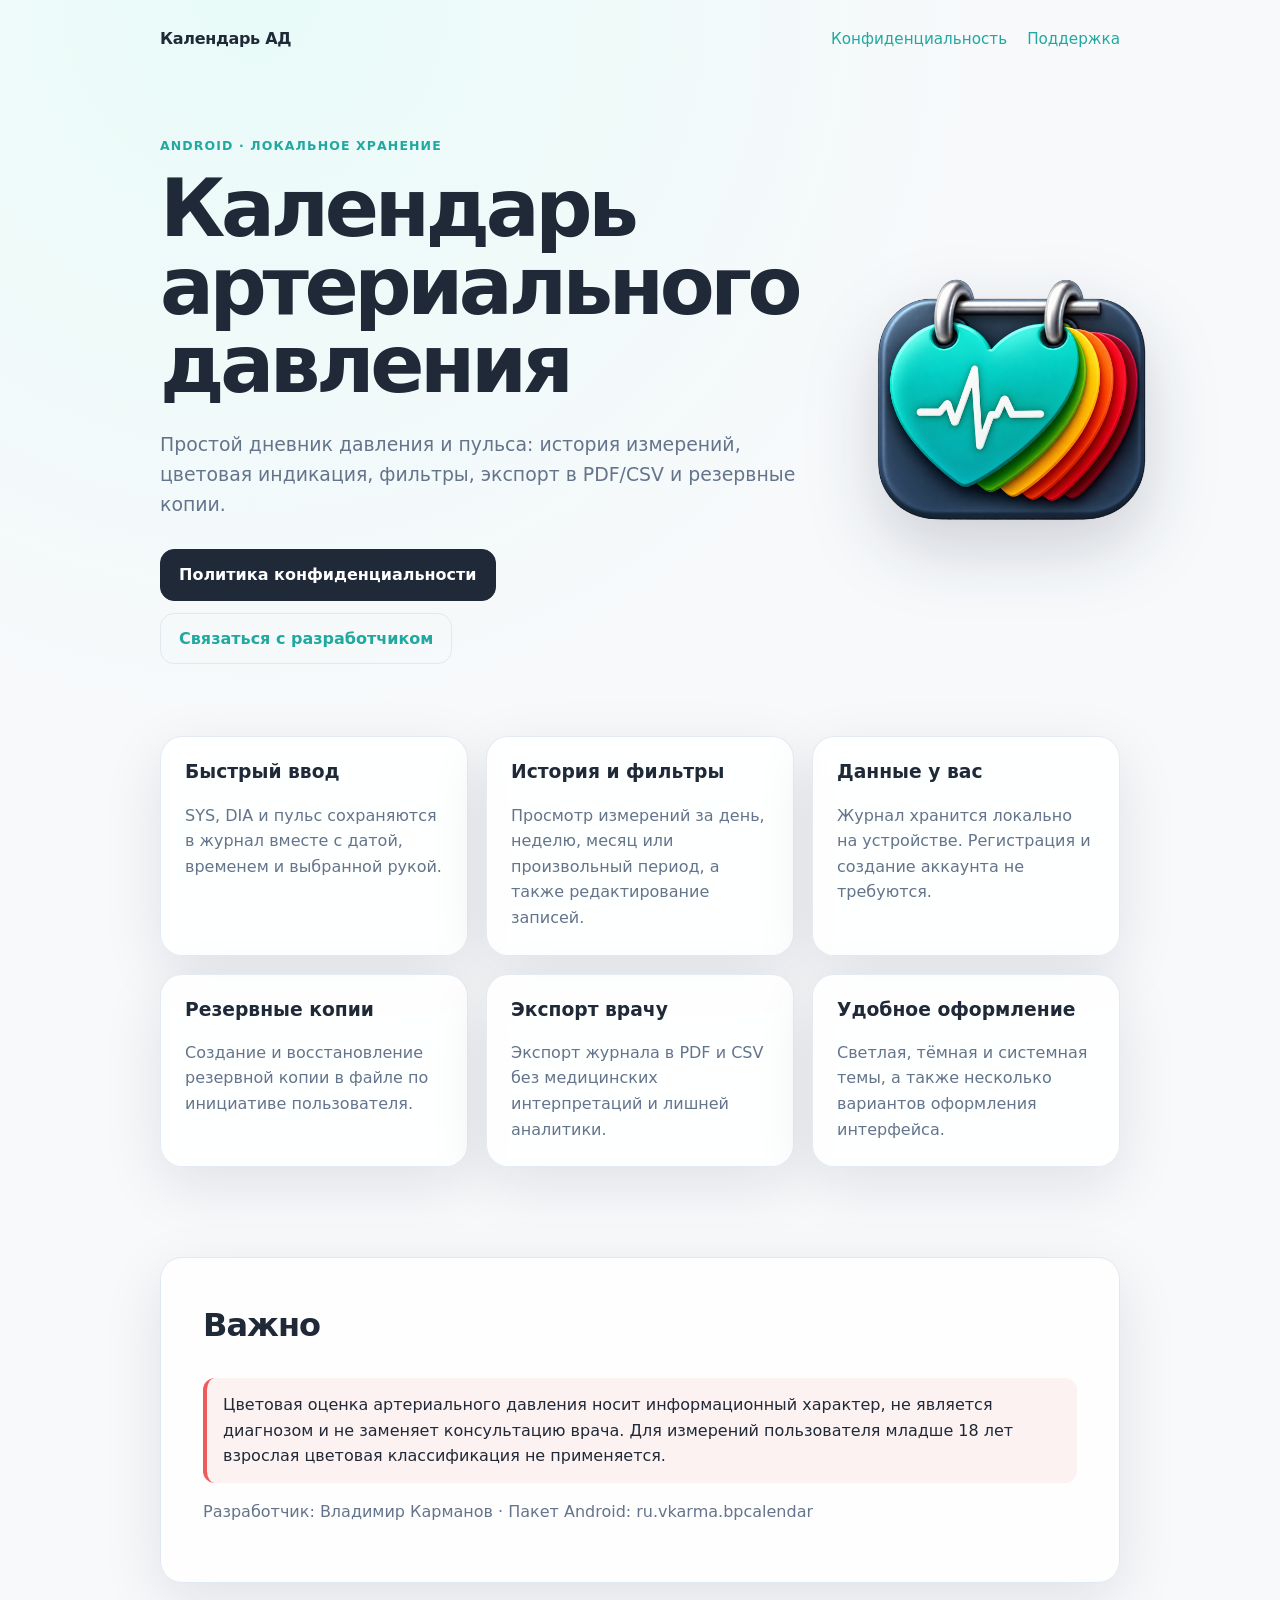
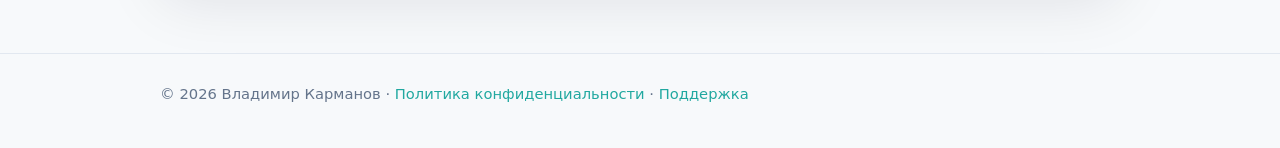
==== index.html @ 15466d16 "Add files via upload" ====
<!doctype html>
<html lang="ru">
<head>
  <meta charset="utf-8">
  <meta name="viewport" content="width=device-width,initial-scale=1">
  <meta name="description" content="Календарь АД — простой журнал артериального давления и пульса для Android.">
  <title>Календарь АД — журнал артериального давления</title>
  <link rel="icon" href="assets/app-icon.png">
  <link rel="stylesheet" href="styles.css">
</head>
<body>
<header class="wrap">
  <nav>
    <a class="brand" href="/">Календарь АД</a>
    <div class="navlinks">
      <a href="privacy.html">Конфиденциальность</a>
      <a href="support.html">Поддержка</a>
    </div>
  </nav>
</header>
<main>
  <section class="wrap hero">
    <div>
      <div class="eyebrow">Android · локальное хранение</div>
      <h1>Календарь артериального давления</h1>
      <p class="lead">Простой дневник давления и пульса: история измерений, цветовая индикация, фильтры, экспорт в PDF/CSV и резервные копии.</p>
      <div class="actions">
        <a class="button primary" href="privacy.html">Политика конфиденциальности</a>
        <a class="button" href="support.html">Связаться с разработчиком</a>
      </div>
    </div>
    <div class="icon-card"><img src="assets/app-icon.png" alt="Иконка приложения Календарь АД"></div>
  </section>

  <section class="wrap grid">
    <article class="card"><h3>Быстрый ввод</h3><p>SYS, DIA и пульс сохраняются в журнал вместе с датой, временем и выбранной рукой.</p></article>
    <article class="card"><h3>История и фильтры</h3><p>Просмотр измерений за день, неделю, месяц или произвольный период, а также редактирование записей.</p></article>
    <article class="card"><h3>Данные у вас</h3><p>Журнал хранится локально на устройстве. Регистрация и создание аккаунта не требуются.</p></article>
    <article class="card"><h3>Резервные копии</h3><p>Создание и восстановление резервной копии в файле по инициативе пользователя.</p></article>
    <article class="card"><h3>Экспорт врачу</h3><p>Экспорт журнала в PDF и CSV без медицинских интерпретаций и лишней аналитики.</p></article>
    <article class="card"><h3>Удобное оформление</h3><p>Светлая, тёмная и системная темы, а также несколько вариантов оформления интерфейса.</p></article>
  </section>

  <section class="wrap section">
    <div class="content">
      <h2>Важно</h2>
      <p class="notice">Цветовая оценка артериального давления носит информационный характер, не является диагнозом и не заменяет консультацию врача. Для измерений пользователя младше 18 лет взрослая цветовая классификация не применяется.</p>
      <p class="meta">Разработчик: Владимир Карманов · Пакет Android: ru.vkarma.bpcalendar</p>
    </div>
  </section>
</main>
<footer><div class="wrap">© 2026 Владимир Карманов · <a href="privacy.html">Политика конфиденциальности</a> · <a href="support.html">Поддержка</a></div></footer>
</body>
</html>
---- styles.css ----
:root {
  color-scheme: light dark;
  --bg: #f7f9fb;
  --card: rgba(255,255,255,.88);
  --text: #1f2937;
  --muted: #64748b;
  --line: #e2e8f0;
  --accent: #21a8a0;
  --accent2: #f05a5a;
  --shadow: 0 18px 60px rgba(15,23,42,.10);
}
* { box-sizing: border-box; }
html { scroll-behavior: smooth; }
body {
  margin: 0;
  font-family: Inter, ui-sans-serif, system-ui, -apple-system, BlinkMacSystemFont, "Segoe UI", sans-serif;
  background: radial-gradient(circle at 20% 0%, #e8fbf8 0, transparent 35%), var(--bg);
  color: var(--text);
  line-height: 1.6;
}
a { color: var(--accent); text-decoration: none; }
a:hover { text-decoration: underline; }
.wrap { width: min(960px, calc(100% - 32px)); margin: 0 auto; }
header { padding: 26px 0; }
nav { display:flex; align-items:center; justify-content:space-between; gap:20px; }
.brand { font-weight: 800; color: var(--text); letter-spacing:-.02em; }
.navlinks { display:flex; gap:20px; flex-wrap:wrap; font-size:.95rem; }
.hero { display:grid; grid-template-columns: 1.25fr .75fr; align-items:center; gap:48px; padding: 58px 0 72px; }
.eyebrow { color:var(--accent); font-weight:800; text-transform:uppercase; letter-spacing:.09em; font-size:.78rem; }
h1 { font-size: clamp(2.5rem, 7vw, 5rem); line-height:.98; letter-spacing:-.055em; margin:14px 0 24px; }
.lead { font-size:1.18rem; color:var(--muted); max-width:650px; }
.icon-card { display:flex; justify-content:center; }
.icon-card img { width:min(330px, 80vw); filter:drop-shadow(0 28px 35px rgba(15,23,42,.18)); }
.actions { display:flex; gap:12px; flex-wrap:wrap; margin-top:30px; }
.button { padding:12px 18px; border-radius:14px; font-weight:750; display:inline-block; border:1px solid var(--line); }
.button.primary { background:var(--text); color:white; border-color:var(--text); }
.grid { display:grid; grid-template-columns:repeat(3,1fr); gap:18px; padding-bottom:70px; }
.card { background:var(--card); border:1px solid rgba(226,232,240,.9); border-radius:22px; padding:24px; box-shadow:var(--shadow); backdrop-filter:blur(8px); }
.card h2, .card h3 { margin-top:0; line-height:1.2; }
.card p { color:var(--muted); margin-bottom:0; }
.section { padding: 20px 0 70px; }
.section h2 { font-size:2rem; letter-spacing:-.03em; }
.content { background:var(--card); border:1px solid var(--line); border-radius:22px; padding:clamp(22px,4vw,42px); box-shadow:var(--shadow); }
.content h2 { margin-top:2rem; }
.content h2:first-child { margin-top:0; }
.meta { color:var(--muted); }
.notice { border-left:4px solid var(--accent2); padding:14px 16px; background:rgba(240,90,90,.07); border-radius:12px; }
footer { border-top:1px solid var(--line); padding:28px 0 42px; color:var(--muted); font-size:.92rem; }
@media (max-width:760px) {
  .hero { grid-template-columns:1fr; gap:22px; padding-top:30px; }
  .icon-card { order:-1; }
  .icon-card img { width:190px; }
  .grid { grid-template-columns:1fr; }
  nav { align-items:flex-start; }
}
@media (prefers-color-scheme: dark) {
  :root { --bg:#0b1220; --card:rgba(17,24,39,.88); --text:#f1f5f9; --muted:#a7b2c2; --line:#243244; --shadow:0 20px 70px rgba(0,0,0,.28); }
  body { background: radial-gradient(circle at 20% 0%, #0c3836 0, transparent 34%), var(--bg); }
  .button.primary { color:#0b1220; background:#f8fafc; border-color:#f8fafc; }
}
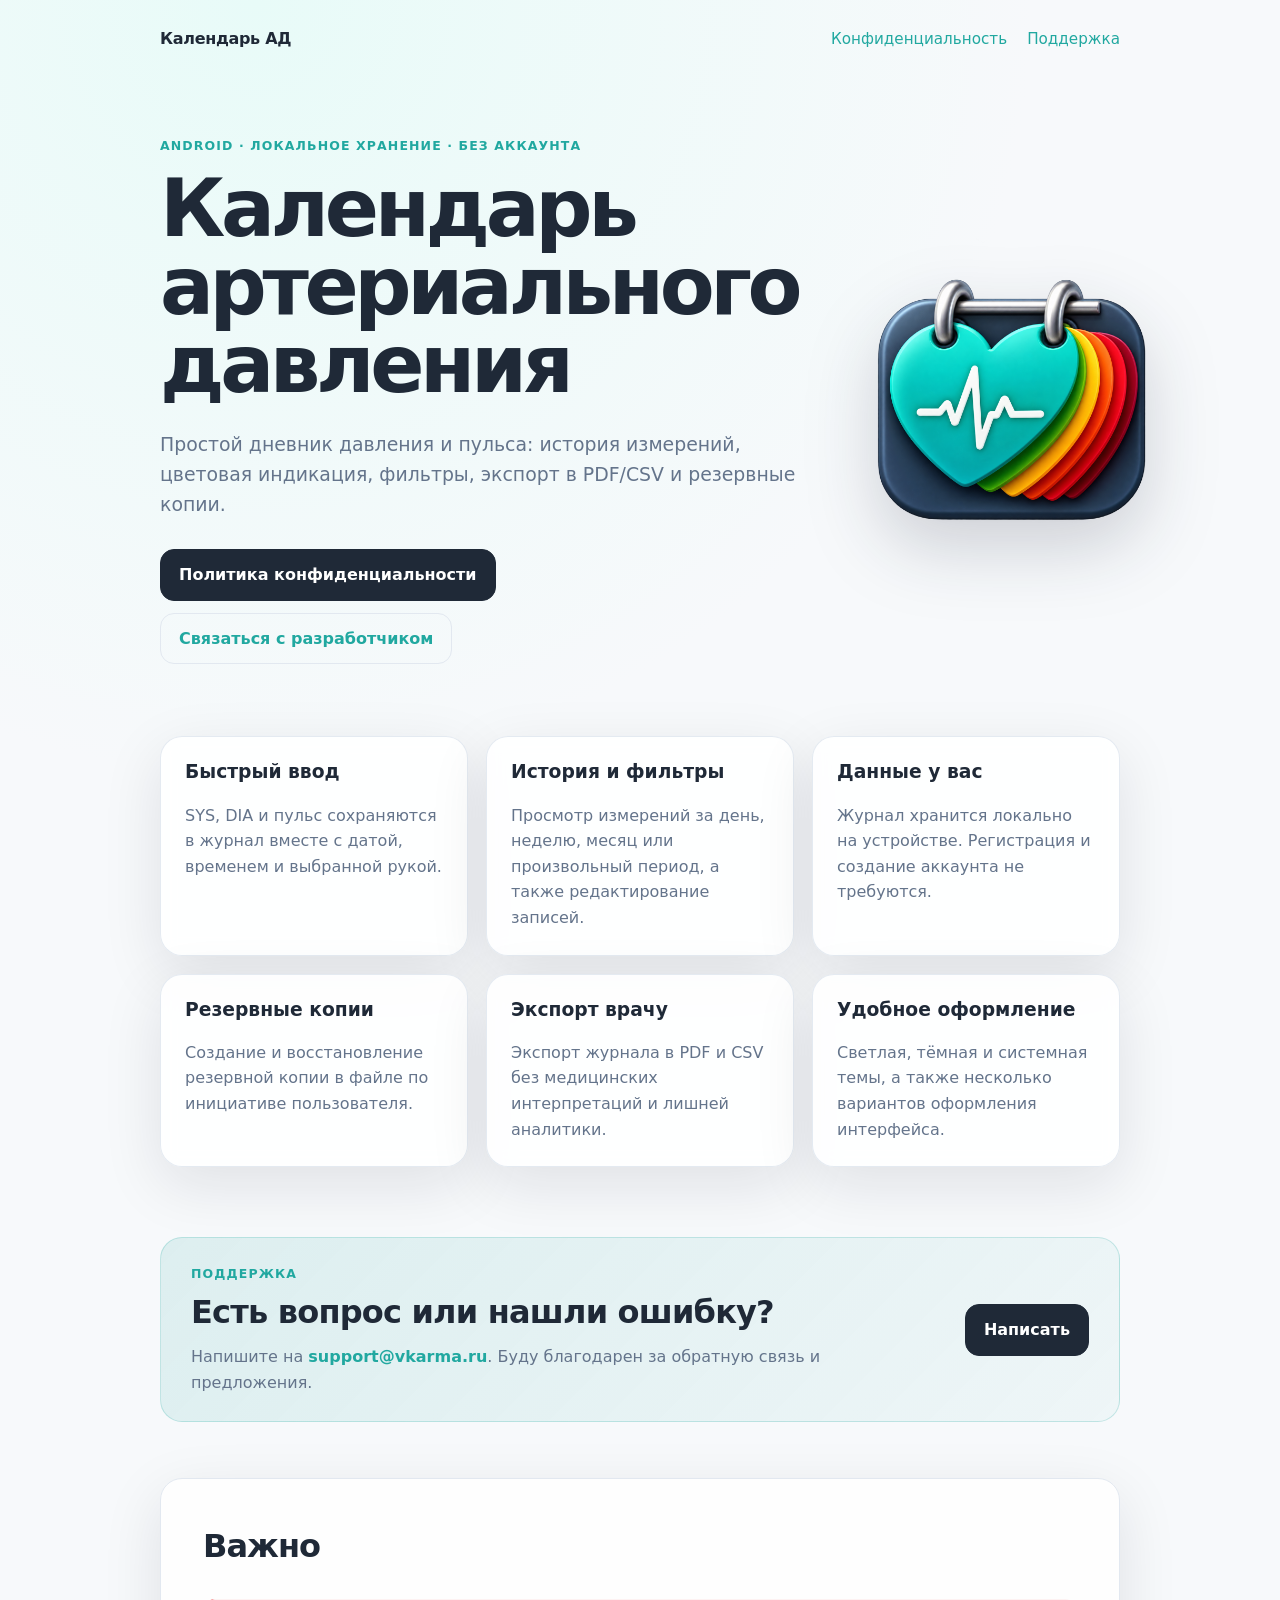
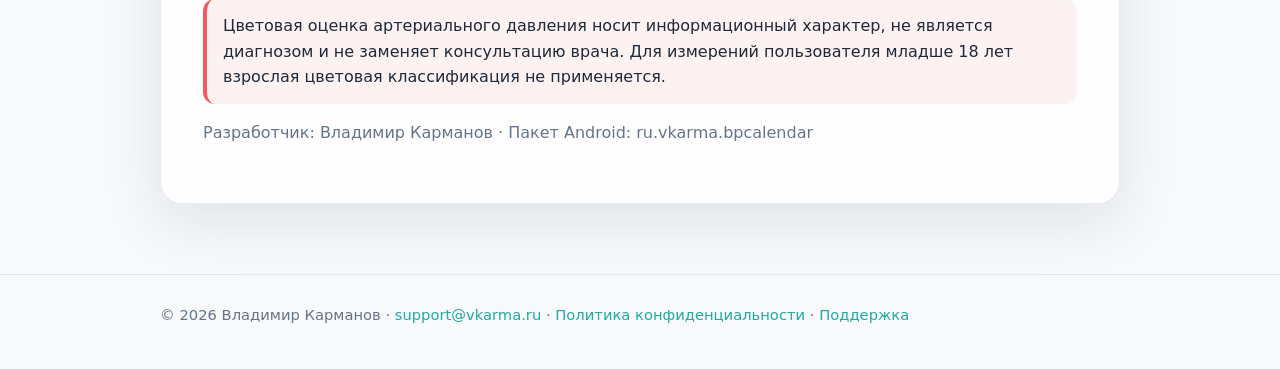
==== commit fa4de1ef: "Add files via upload" ====
--- a/index.html
+++ b/index.html
@@ -21,7 +21,7 @@
 <main>
   <section class="wrap hero">
     <div>
-      <div class="eyebrow">Android · локальное хранение</div>
+      <div class="eyebrow">Android · локальное хранение · без аккаунта</div>
       <h1>Календарь артериального давления</h1>
       <p class="lead">Простой дневник давления и пульса: история измерений, цветовая индикация, фильтры, экспорт в PDF/CSV и резервные копии.</p>
       <div class="actions">
@@ -41,6 +41,15 @@
     <article class="card"><h3>Удобное оформление</h3><p>Светлая, тёмная и системная темы, а также несколько вариантов оформления интерфейса.</p></article>
   </section>
 
+  <section class="wrap contact-strip">
+    <div>
+      <div class="eyebrow">Поддержка</div>
+      <h2>Есть вопрос или нашли ошибку?</h2>
+      <p>Напишите на <a class="email-link" href="mailto:support@vkarma.ru">support@vkarma.ru</a>. Буду благодарен за обратную связь и предложения.</p>
+    </div>
+    <a class="button primary" href="mailto:support@vkarma.ru?subject=Календарь%20АД%20—%20обратная%20связь">Написать</a>
+  </section>
+
   <section class="wrap section">
     <div class="content">
       <h2>Важно</h2>
@@ -49,6 +58,6 @@
     </div>
   </section>
 </main>
-<footer><div class="wrap">© 2026 Владимир Карманов · <a href="privacy.html">Политика конфиденциальности</a> · <a href="support.html">Поддержка</a></div></footer>
+<footer><div class="wrap">© 2026 Владимир Карманов · <a href="mailto:support@vkarma.ru">support@vkarma.ru</a> · <a href="privacy.html">Политика конфиденциальности</a> · <a href="support.html">Поддержка</a></div></footer>
 </body>
 </html>
--- a/styles.css
+++ b/styles.css
@@ -58,3 +58,31 @@
   body { background: radial-gradient(circle at 20% 0%, #0c3836 0, transparent 34%), var(--bg); }
   .button.primary { color:#0b1220; background:#f8fafc; border-color:#f8fafc; }
 }
+
+
+/* Contact and support */
+.contact-strip {
+  display:flex;
+  align-items:center;
+  justify-content:space-between;
+  gap:24px;
+  margin-bottom:36px;
+  padding:26px 30px;
+  background:linear-gradient(135deg, rgba(33,168,160,.12), rgba(33,168,160,.04));
+  border:1px solid rgba(33,168,160,.22);
+  border-radius:22px;
+}
+.contact-strip h2 { margin:.2rem 0 .35rem; font-size:clamp(1.45rem,3vw,2rem); letter-spacing:-.025em; }
+.contact-strip p { margin:0; color:var(--muted); }
+.email-link, .support-email a { font-weight:800; }
+.page-title { font-size:clamp(2.3rem,6vw,4rem); margin-bottom:18px; }
+.support-content .lead { margin-bottom:34px; }
+.support-grid { display:grid; grid-template-columns:1fr 1fr; gap:18px; margin:28px 0; }
+.support-card { border:1px solid var(--line); border-radius:18px; padding:22px; background:rgba(127,127,127,.035); }
+.support-card h2 { margin-top:0; font-size:1.25rem; }
+.support-email { font-size:1.2rem; margin:.3rem 0 .5rem; }
+.support-secondary { margin-top:24px; padding-top:24px; border-top:1px solid var(--line); }
+@media (max-width:760px) {
+  .contact-strip { align-items:flex-start; flex-direction:column; }
+  .support-grid { grid-template-columns:1fr; }
+}
